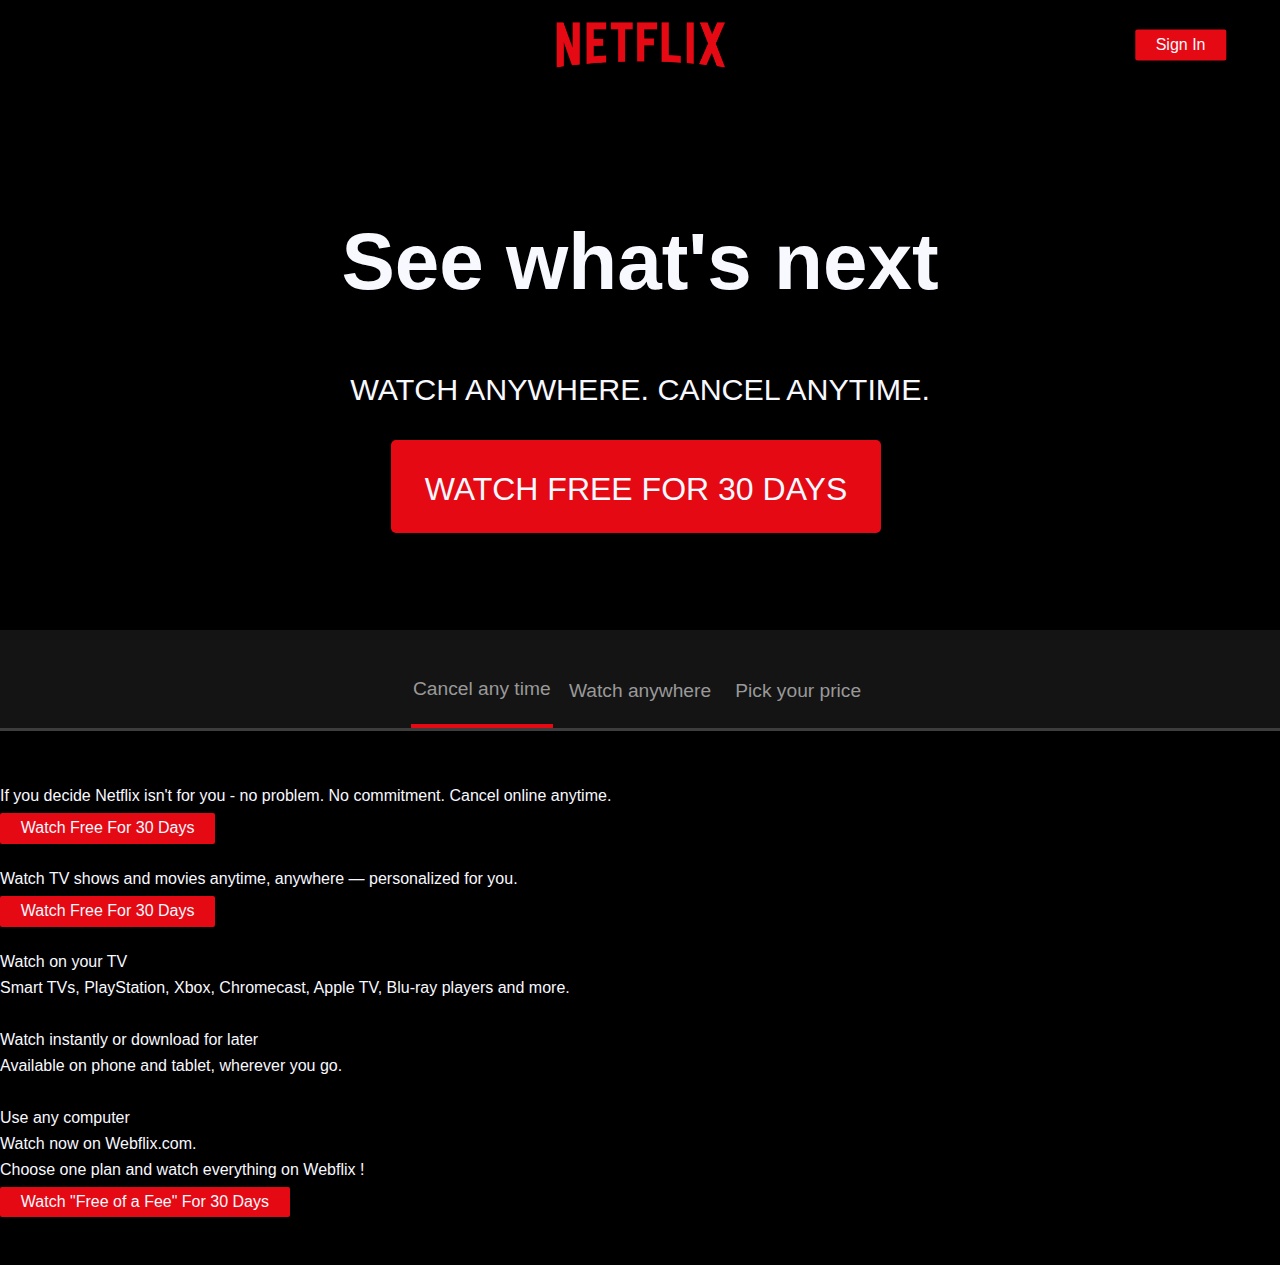
==== landingPage.html @ 6e7acc81 "Update landingPage.html" ====
<!DOCTYPE html>
<html lang="en">
<head>
    <meta charset="UTF-8">
    <meta name="viewport" content="width=device-width, initial-scale=1.0">
    <title>Webflix ®</title>

    <script src="https://kit.fontawesome.com/f446c5286b.js" crossorigin="anonymous"></script>
    <link rel="stylesheet" href="webflix.css">

</head>
<body>

    <header class="showcase">
        <div class="showcase-top">
            <img src="nflixlogo.png" alt="" />
            <a href="#" class="btn btn-round">Sign In</a>
        </div>

        <div class="showcase-content">
           <h3>See what's next</h3> 
           <p>Watch anywhere. Cancel anytime.</p>
           <a href="#" class="btn btn-xl">Watch free for 30 days <i class="fas fa-chevron-right btn-icon"></i></a>
        </div>
    </header>

    <section class="tabs">
        <div class="container">
            <div id="tab-1" class="tab-item tab-border">
                <i class="fas fa-door-open fa-3x"></i>
                <p class="hide-sm">Cancel any time</p>
            </div>

            <div id="tab-2" class="tab-item">
                <i class="fas fa-tablet-alt fa-3x"></i>
                <p class="hide-sm">Watch anywhere</p>
            </div>

            <div id="tab-3" class="tab-item">
                <i class="fas fa-tags fa-3x"></i>
                <p class="hide-sm">Pick your price</p>
            </div>
        </div>
    </section>


    <section class="tab-content">
        <div class="container">
            <!-- Tab 1 -->
            <div id="tab-1-content" class="tab-content-item show">
                <div class="tab-1-content-inner">
                    <div>
                        <p class="text-lg">
                            If you decide Netflix isn't for you - no problem. No commitment.
                            Cancel online anytime.
                        </p>
                        <a href="#" class="btn btn-lg">Watch Free For 30 Days</a>
                    </div>
                    <img src="https://i.ibb.co/J2xDJV7/tab-content-1.png" alt="" />
                </div>
            </div>


	<!-- Tab 2 -->
    <div id="tab-2-content" class="tab-content-item">
        <div class="tab-2-content-top">
            <p class="text-lg">
                Watch TV shows and movies anytime, anywhere — personalized for
                you.
            </p>
            <a href="#" class="btn btn-lg">Watch Free For 30 Days</a>
        </div>
        <div class="tab-2-content-bottom">
            <div>
                <img src="https://i.ibb.co/DpdN7Gn/tab-content-2-1.png" alt="" />
                <p class="text-md">
                    Watch on your TV
                </p>
                <p class="text-dark">
                    Smart TVs, PlayStation, Xbox, Chromecast, Apple TV, Blu-ray
                    players and more.
                </p>
            </div>
            <div>
                <img src="https://i.ibb.co/R3r1SPX/tab-content-2-2.png" alt="" />
                <p class="text-md">
                    Watch instantly or download for later
                </p>
                <p class="text-dark">
                    Available on phone and tablet, wherever you go.
                </p>
            </div>
            <div>
                <img src="https://i.ibb.co/gDhnwWn/tab-content-2-3.png" alt="" />
                <p class="text-md">
                    Use any computer
                </p>
                <p class="text-dark">
                    Watch now on Webflix.com.
                </p>
            </div>
        </div>
    </div>




    <!-- Tab 3 -->
    <div id="tab-3-content" class="tab-content-item">
        <div class="text-center">
            <p class="text-lg">
                Choose one plan and watch everything on Webflix !
            </p>
            <a href="#" class="btn btn-lg">Watch "Free of a Fee" For 30 Days</a>
        </div>








    <script src="webflix.js"></script>
    
</body>
</html>
---- webflix.css ----
:root { 
    --primary-color: #e50914;
    --dark-color: #141414; 
    --light-color: #f4f4f4;
}


* {
    margin: 0; 
    padding: 0;
    box-sizing: border-box;
}

body {
    font-family: Arial, Helvetica, sans-serif; 
    background: #000;
    color: #999;
}

img { 
    width: 100%; 
}


ul { 
    list-style: none; 
}

h1, h2, h3, h4 {
    color: ghostwhite;
}

a {
    color: ghostwhite;
    text-decoration: none;;
}

p {
    margin: 0.5rem 0; 
}

img { 
    width: 100%;
}


.showcase { 
    width: 100%; 
    height: 70vh; 
    position: relative; 
    background: url('https://i.ibb.co/vXqDmnh/background.jpg') no-repeat center center/cover;
}

.showcase::after { 
    content: ''; 
    position: absolute; 
    top: 0; 
    left: 0; 
    width: 100%; 
    height: 100%; 
    z-index: 1; 
    background: rgba(0, 0, 0, 0.6);
    box-shadow: inset 120px 100px 250p #000, inset -120px -100px 250px #000; 
}

.showcase-top {
    position: relative; 
    z-index: 2; 
    height: 90px; 
}

.showcase-top img {
    width: 170px; 
    position: absolute; 
    top: 50%; 
    left: 50%; 
    transform: translate(-50%, -50%); 
    margin-left: 0; 
}


/* */ 


/* Sign in href*/ 
.showcase-top a { 
    position: absolute; 
    top: 50%; 
    right: 0; 
    transform: translate(-50%, -50%);
}


/* See what's next */ 
.showcase-content {
    position: relative; 
    z-index: 2; 
    width: 65%; 
    margin: auto; 
    display: flex; 
    flex-direction: column;
    justify-content: center;
    align-items: center;
    text-align: center; 
    margin-top: 8rem;
}


/* See what's next - Enlarged */
.showcase-content h3 {
    font-weight: 700; 
    font-size: 5rem; 
    line-height: 1.1; 
    margin: 0 0 4rem; 
}


/* Watch anywhere. Cancel anytime */ 
.showcase-content p {
    text-transform: uppercase; 
    color: ghostwhite; 
    font-weight: 400; 
    font-size: 1.9rem; 
    line-height: 1.25;
    margin: 0 0 2rem; 
}


/* Tabs */ 
.tabs { 
    background: var(--dark-color); 
    padding-top: 1rem; 
    border-bottom: 3px solid #3d3d3d; 
    border-right: none;
}


/* Center the tabs */ 
.tabs .container { 
    display: grid; 
    grid-template-columns: repeat(3, 1fr);
    grid-gap: 1rem; 
    align-items: center;
    justify-self: center; 
    text-align: center; 
}


/* Tabs text lines */ 
.tabs p { 
    font-size: 1.2rem; 
    padding-top: 0.5rem;
}

.fas {
    font-size: 2.5rem;
}

/* Rule - horizontal line - distance */ 
.tabs .container > div { 
    padding: 1rem 0;
}

/* Tabs - Hover */
.tabs .container > div:hover { 
    color: ghostwhite; 
    cursor: pointer;
}

.tab-border { 
    border-bottom: var(--primary-color) 4px solid; 
}


/* Tab Content */ 

.tab-content { 
    padding: 3rem 0; 
    background: #000; 
    color: ghostwhite;
}


/* Buttons */
.btn {
	display: inline-block;
	background: var(--primary-color);
	color: ghostwhite;
	padding: 0.4rem 1.3rem;
	font-size: 1rem;
	text-align: center;
	border: none;
	cursor: pointer;
	margin-right: 0.5rem;
	transition: opacity 0.2s ease-in;
	outline: none;
	box-shadow: 0 1px 0 rgba(0, 0, 0, 0.45);
	border-radius: 2px;
}


.btn:hover {
	opacity: 0.9;
}

/*
.btn-rounded {
	border-radius: 5px;
}
*/

.btn-xl {
	font-size: 2rem;
	padding: 1.5rem 2.1rem;
	text-transform: uppercase;
    border-radius: 5px;
}


/* */
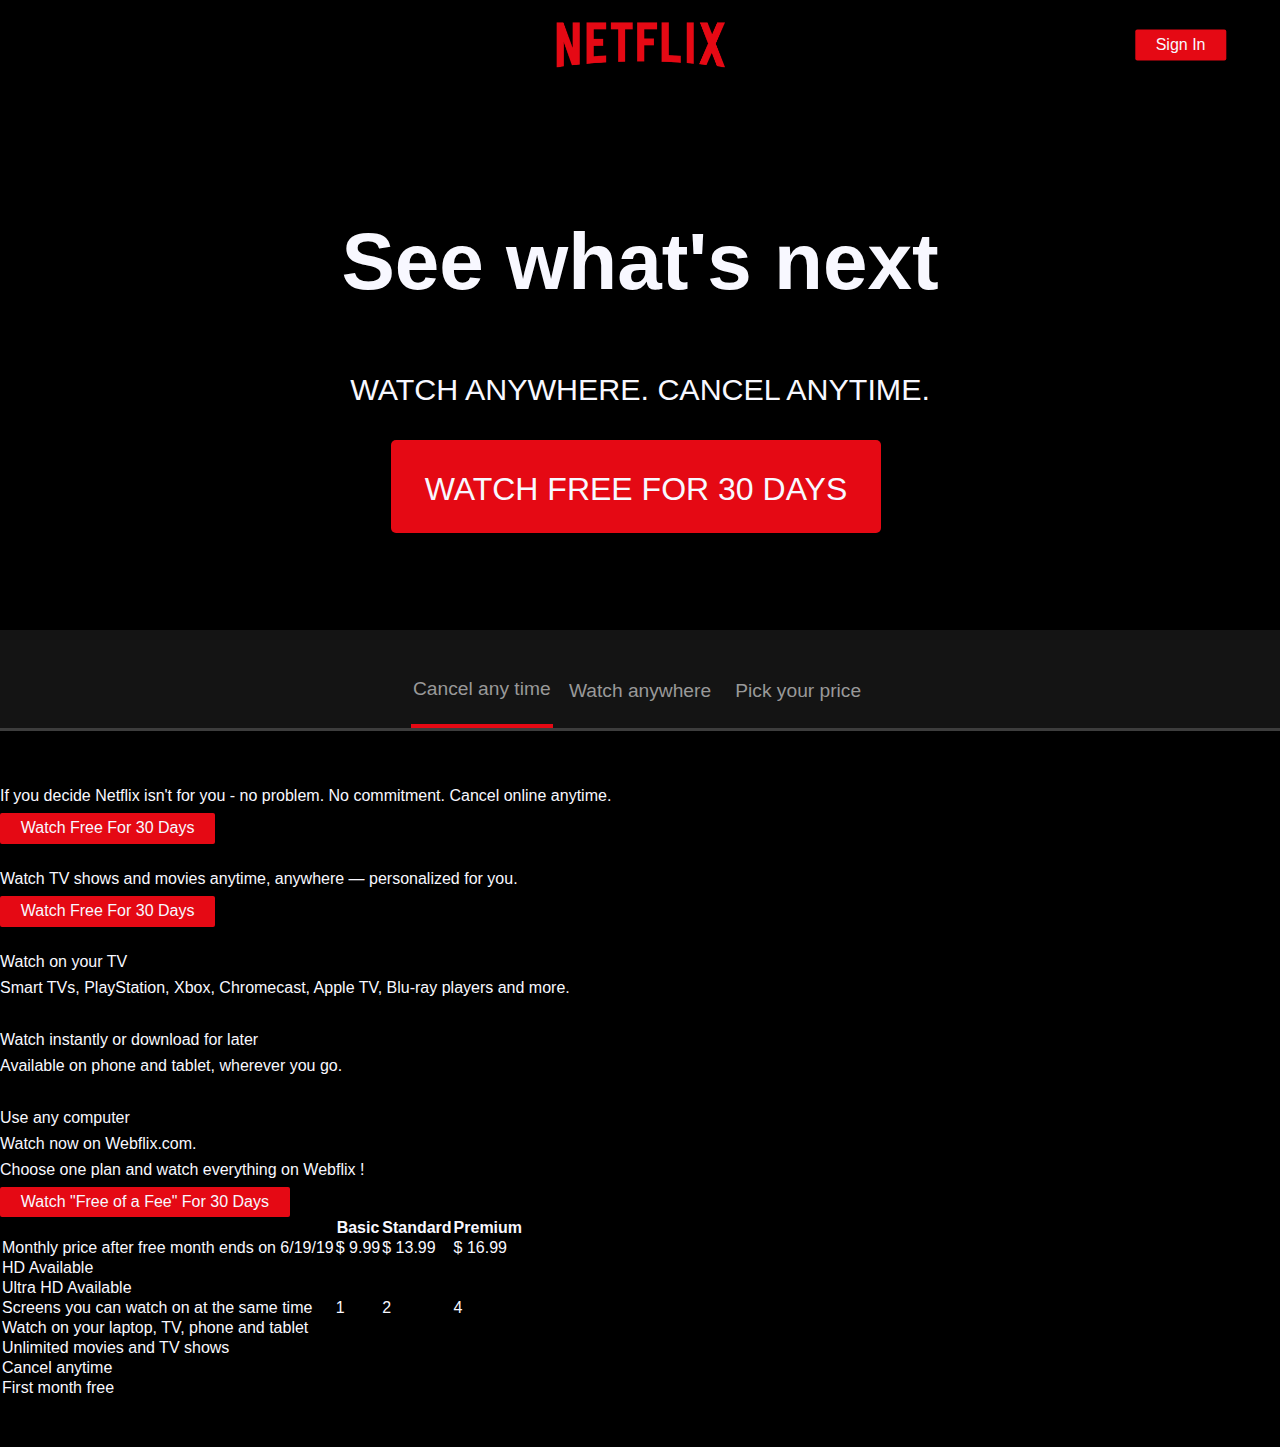
==== commit 50db6e4d: "Update landingPage.html" ====
--- a/landingPage.html
+++ b/landingPage.html
@@ -117,6 +117,70 @@
 
 
 
+    	<table class="table">
+		<thead>
+		<tr>
+			<th></th>
+			<th>Basic</th>
+			<th>Standard</th>
+			<th>Premium</th>
+		</tr>
+		</thead>
+		<tbody>
+		<tr>
+			<td>Monthly price after free month ends on 6/19/19</td>
+			<td>$ 9.99</td>
+			<td>$ 13.99</td>
+			<td>$ 16.99</td>
+		</tr>
+		<tr>
+			<td>HD Available</td>
+			<td><i class="fas fa-times"></i></td>
+			<td><i class="fas fa-check"></i></td>
+			<td><i class="fas fa-check"></i></td>
+		</tr>
+		<tr>
+			<td>Ultra HD Available</td>
+			<td><i class="fas fa-times"></i></td>
+			<td><i class="fas fa-times"></i></td>
+			<td><i class="fas fa-check"></i></td>
+		</tr>
+		<tr>
+			<td>Screens you can watch on at the same time</td>
+			<td>1</td>
+			<td>2</td>
+			<td>4</td>
+		</tr>
+		<tr>
+			<td>Watch on your laptop, TV, phone and tablet</td>
+			<td><i class="fas fa-check"></i></td>
+			<td><i class="fas fa-check"></i></td>
+			<td><i class="fas fa-check"></i></td>
+		</tr>
+		<tr>
+			<td>Unlimited movies and TV shows</td>
+			<td><i class="fas fa-check"></i></td>
+			<td><i class="fas fa-check"></i></td>
+			<td><i class="fas fa-check"></i></td>
+		</tr>
+		<tr>
+			<td>Cancel anytime</td>
+			<td><i class="fas fa-check"></i></td>
+			<td><i class="fas fa-check"></i></td>
+			<td><i class="fas fa-check"></i></td>
+		</tr>
+		<tr>
+			<td>First month free</td>
+			<td><i class="fas fa-check"></i></td>
+			<td><i class="fas fa-check"></i></td>
+			<td><i class="fas fa-check"></i></td>
+		</tr>
+	        </tbody>
+	      </table>
+	     </div>
+	  </div>
+	</section>
+
 
 
 
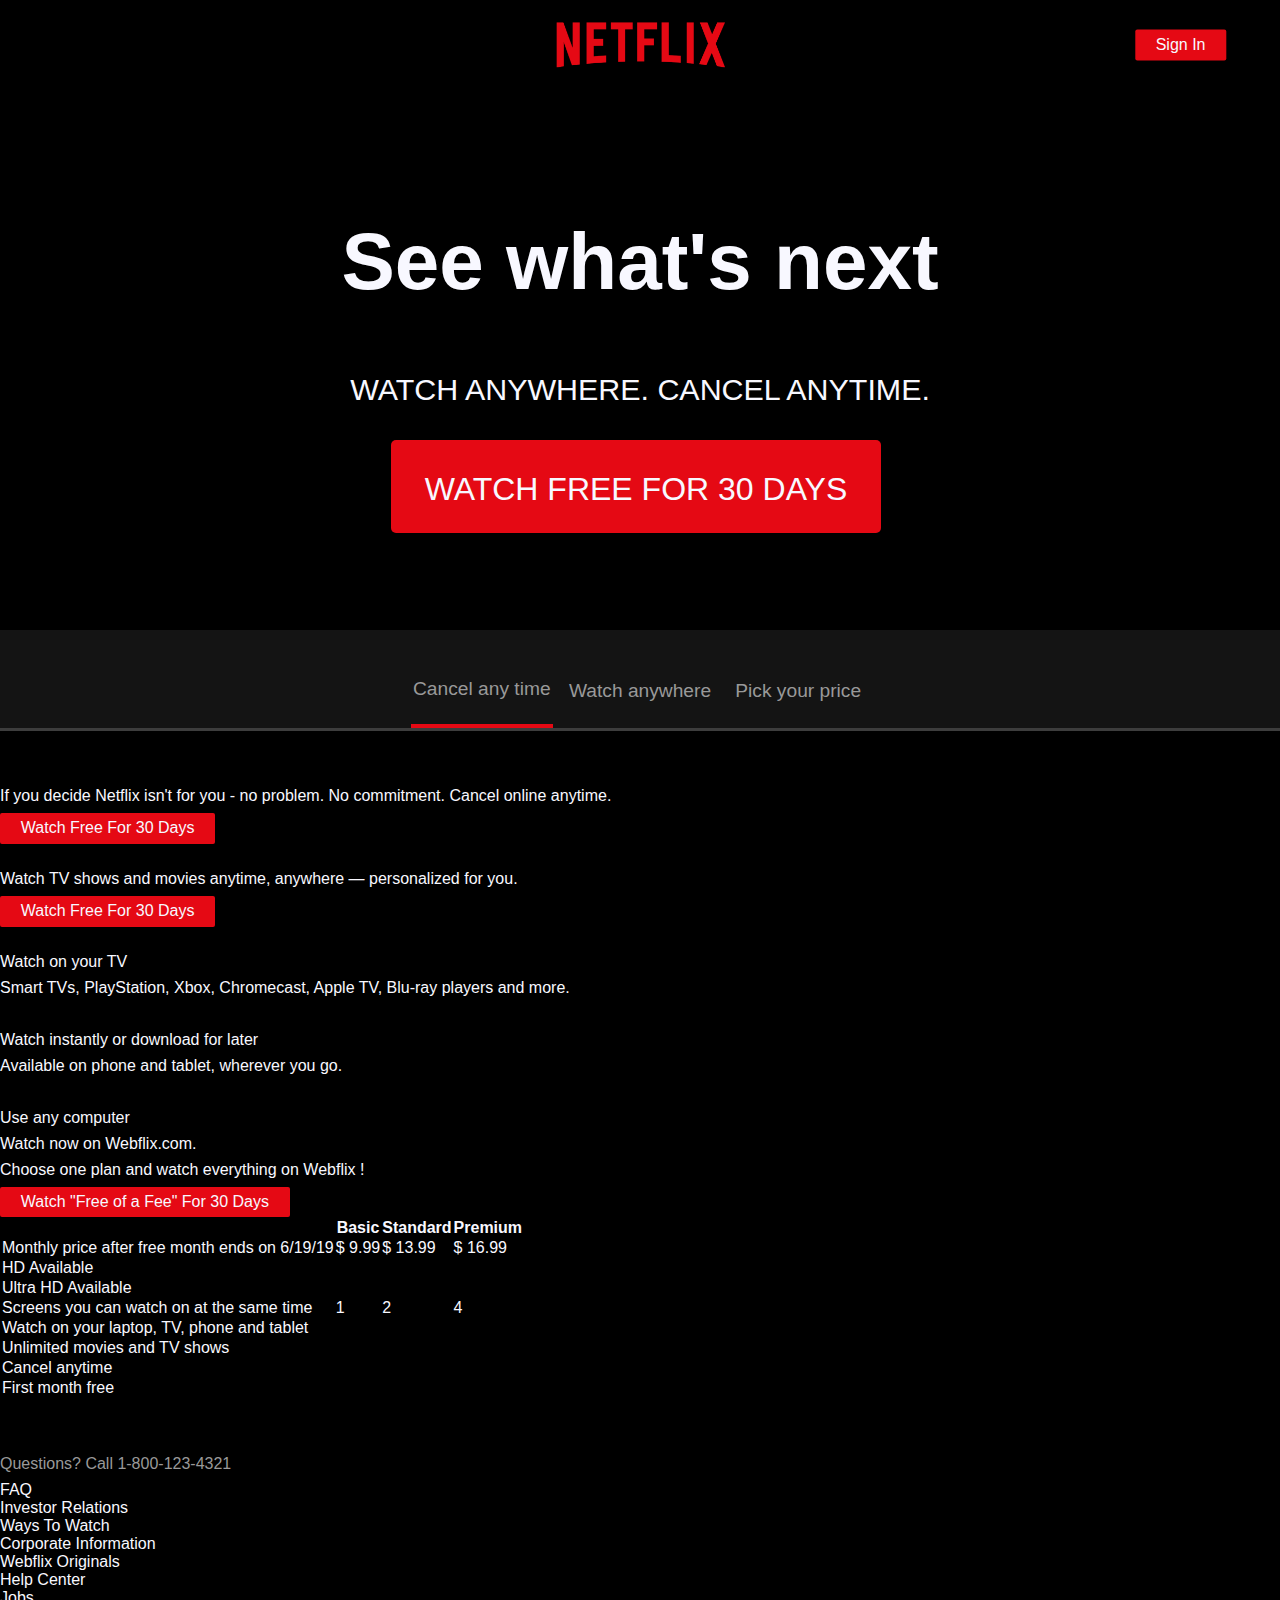
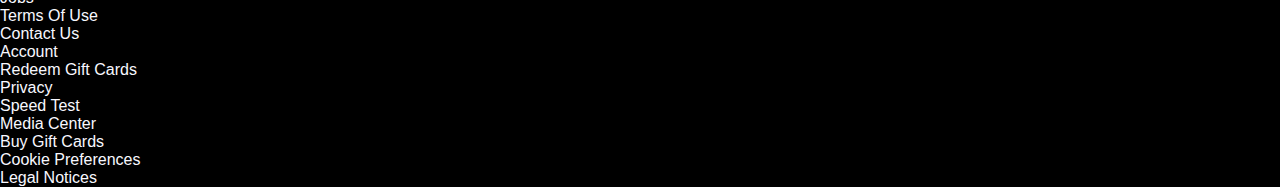
==== commit e0989168: "Update landingPage.html" ====
--- a/landingPage.html
+++ b/landingPage.html
@@ -183,7 +183,36 @@
 
 
 
-
+	<footer class="footer">
+	<p>Questions? Call 1-800-123-4321</p>
+	<div class="footer-cols">
+		<ul>
+			<li><a href="#">FAQ</a></li>
+			<li><a href="#">Investor Relations</a></li>
+			<li><a href="#">Ways To Watch</a></li>
+			<li><a href="#">Corporate Information</a></li>
+			<li><a href="#">Webflix Originals</a></li>
+		</ul>
+		<ul>
+			<li><a href="#">Help Center</a></li>
+			<li><a href="#">Jobs</a></li>
+			<li><a href="#">Terms Of Use</a></li>
+			<li><a href="#">Contact Us</a></li>
+		</ul>
+		<ul>
+			<li><a href="#">Account</a></li>
+			<li><a href="#">Redeem Gift Cards</a></li>
+			<li><a href="#">Privacy</a></li>
+			<li><a href="#">Speed Test</a></li>
+		</ul>
+		<ul>
+			<li><a href="#">Media Center</a></li>
+			<li><a href="#">Buy Gift Cards</a></li>
+			<li><a href="#">Cookie Preferences</a></li>
+			<li><a href="#">Legal Notices</a></li>
+		</ul>
+	</div>
+	</footer>
 
     <script src="webflix.js"></script>
     
